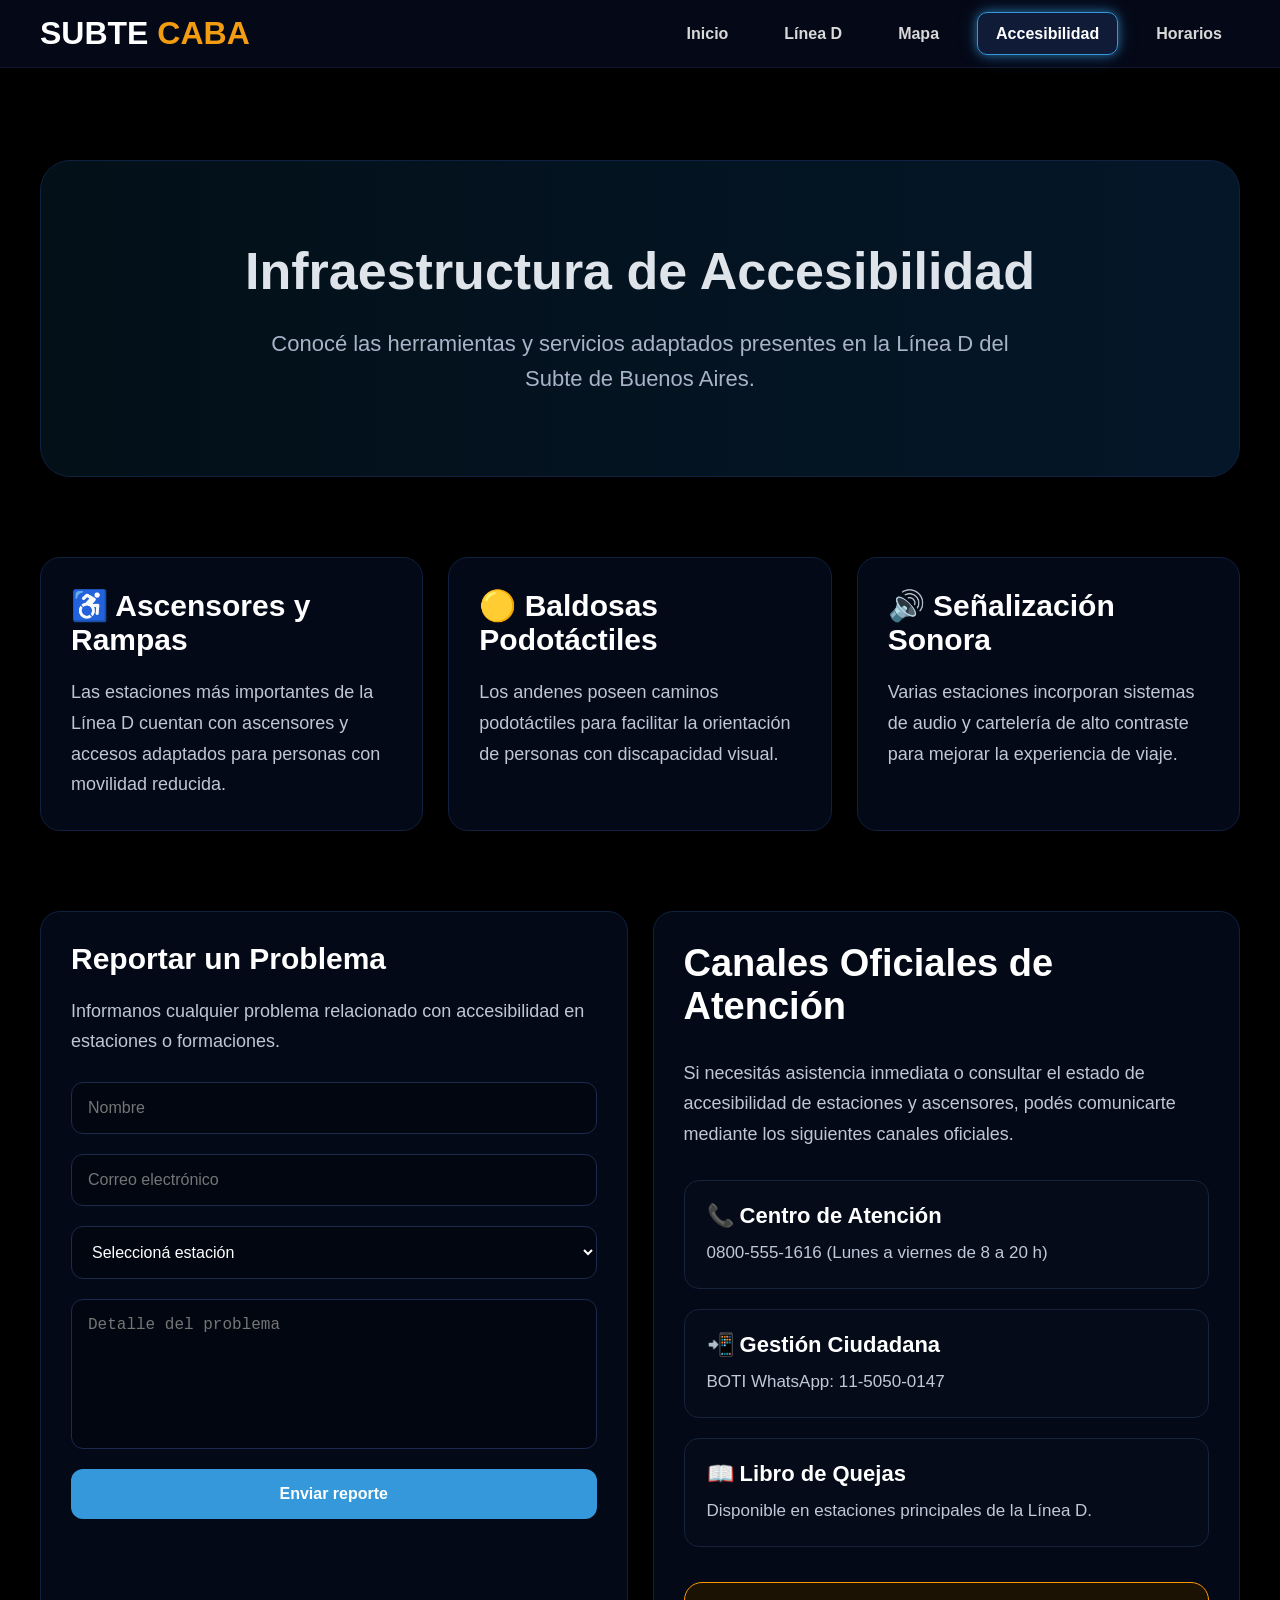
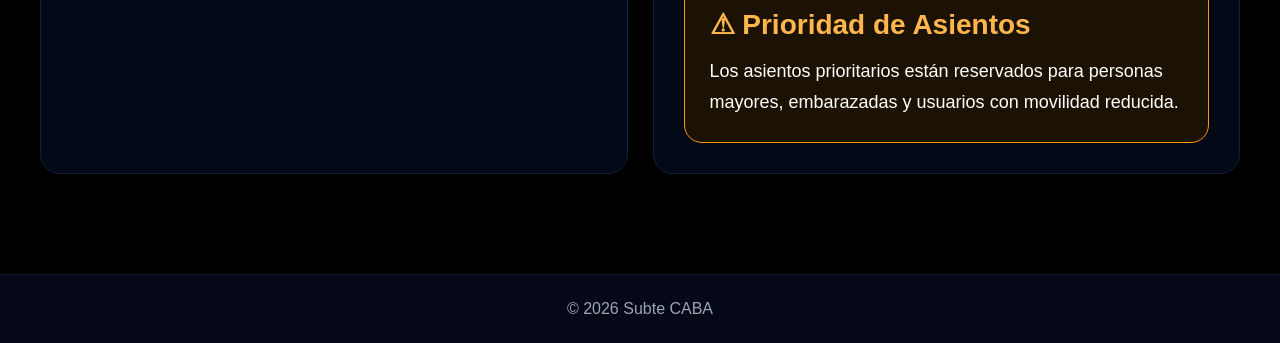
==== accesibilidad.html @ 5ba38fc7 "Add files via upload" ====
<!DOCTYPE html>
<html lang="es">

<head>

    <meta charset="UTF-8">

    <meta name="viewport"
          content="width=device-width, initial-scale=1.0">

    <title>Accesibilidad Línea D</title>

    <link rel="stylesheet"
          href="style.css">

</head>

<body>

<!-- NAVBAR -->

<header>

    <div class="navbar">

        <div class="logo">

            SUBTE <span>CABA</span>

        </div>

       <nav>

    <ul>

        <li>
            <a href="index.html">
                Inicio
            </a>
        </li>

        <li>
            <a href="linea-d.html">
                Línea D
            </a>
        </li>

        <li>
            <a href="mapa.html">
                Mapa
            </a>
        </li>

        <li>
            <a href="accesibilidad.html"
               class="activo">
                Accesibilidad
            </a>
        </li>
        <li>
                    <a href="horarios.html">
        Horarios
                   </a>
                </li>

    </ul>

</nav>

    </div>

</header>

<!-- HERO -->

<section class="hero">

    <div class="hero-box">

        <h1>

            Infraestructura de Accesibilidad

        </h1>

        <p>

            Conocé las herramientas y
            servicios adaptados presentes
            en la Línea D del Subte
            de Buenos Aires.

        </p>

    </div>

</section>

<!-- TARJETAS -->

<section class="lineas">

    <div class="cards">

        <!-- CARD 1 -->

        <div class="card">

            <h3>
                ♿ Ascensores y Rampas
            </h3>

            <p>

                Las estaciones más importantes
                de la Línea D cuentan con
                ascensores y accesos adaptados
                para personas con movilidad reducida.

            </p>

        </div>

        <!-- CARD 2 -->

        <div class="card">

            <h3>
                🟡 Baldosas Podotáctiles
            </h3>

            <p>

                Los andenes poseen caminos
                podotáctiles para facilitar
                la orientación de personas
                con discapacidad visual.

            </p>

        </div>

        <!-- CARD 3 -->

        <div class="card">

            <h3>
                🔊 Señalización Sonora
            </h3>

            <p>

                Varias estaciones incorporan
                sistemas de audio y cartelería
                de alto contraste para mejorar
                la experiencia de viaje.

            </p>

        </div>

    </div>

</section>

<!-- FORMULARIO -->

<section class="lineas">

    <div class="cards">

        <!-- FORM -->

        <div class="card">

            <h3>

                Reportar un Problema

            </h3>

            <p>

                Informanos cualquier problema
                relacionado con accesibilidad
                en estaciones o formaciones.

            </p>

            <form>

                <input type="text"
                       placeholder="Nombre">

                <input type="email"
                       placeholder="Correo electrónico">

                <select>

                    <option>
                        Seleccioná estación
                    </option>

                    <option>
                        Catedral
                    </option>

                    <option>
                        Palermo
                    </option>

                    <option>
                        Congreso de Tucumán
                    </option>

                </select>

                <textarea placeholder="Detalle del problema"></textarea>

                <button type="submit">

                    Enviar reporte

                </button>

            </form>

        </div>

        <!-- INFO -->

     <div class="card">

    <h2>

        Canales Oficiales de Atención

    </h2>

    <p class="texto-canales">

        Si necesitás asistencia inmediata
        o consultar el estado de accesibilidad
        de estaciones y ascensores,
        podés comunicarte mediante
        los siguientes canales oficiales.

    </p>

    <!-- CANAL 1 -->

    <div class="canal-box">

        <h4>

            📞 Centro de Atención

        </h4>

        <p>

            0800-555-1616
            (Lunes a viernes de 8 a 20 h)

        </p>

    </div>

    <!-- CANAL 2 -->

    <div class="canal-box">

        <h4>

            📲 Gestión Ciudadana

        </h4>

        <p>

            BOTI WhatsApp:
            11-5050-0147

        </p>

    </div>

    <!-- CANAL 3 -->

    <div class="canal-box">

        <h4>

            📖 Libro de Quejas

        </h4>

        <p>

            Disponible en estaciones
            principales de la Línea D.

        </p>

    </div>

    <!-- ALERTA -->

    <div class="alerta-box">

        <h3>

            ⚠ Prioridad de Asientos

        </h3>

        <p>

            Los asientos prioritarios
            están reservados para
            personas mayores,
            embarazadas y usuarios
            con movilidad reducida.

        </p>

    </div>

</div>
</section>

<!-- FOOTER -->

<footer>

    © 2026 Subte CABA

</footer>

</body>

</html>
---- style.css ----
*{

    margin:0;
    padding:0;
    box-sizing:border-box;

}

html{

    scroll-behavior:smooth;

}

body{

    font-family: Arial, Helvetica, sans-serif;
    background:#000;
    color:white;

}

/* =========================
NAVBAR
========================= */

header{

    position:fixed;

    top:0;
    left:0;

    width:100%;

    background:#050816;

    border-bottom:1px solid #10172d;

    z-index:1000;

}

.navbar{

    max-width:1400px;

    margin:auto;

    padding:15px 40px;

    display:flex;

    justify-content:space-between;

    align-items:center;

}

/* LOGO */

.logo{

    font-size:32px;

    font-weight:bold;

}

.logo span{

    color:#f39c12;

}

/* MENU */

nav ul{

    display:flex;

    list-style:none;

    gap:20px;

}

nav ul li a{

    text-decoration:none;

    color:#d9d9d9;

    padding:12px 18px;

    border-radius:10px;

    transition:0.3s;

    font-weight:600;

    font-size:16px;

}

nav ul li a:hover{

    background:#0d1327;

    color:white;

    transform:translateY(-2px);

}

.activo{

    background:#101b38;

    color:white;

    box-shadow:
        0 0 10px rgba(52,152,219,0.6),
        0 0 20px rgba(52,152,219,0.3);

    border:1px solid #3498db;

}


/* =========================
HERO
========================= */

.hero{

    margin-top:120px;

    padding:40px;

    display:flex;

    justify-content:center;

}

.hero-box{

    width:100%;

    max-width:1250px;

    background:linear-gradient(
        90deg,
        #031018,
        #041628
    );

    border:1px solid #102040;

    border-radius:30px;

    padding:80px 40px;

    text-align:center;

}

/* TITULO */

.hero-box h1{

    font-size:52px;

    margin-bottom:25px;

    color:#dfe4ea;

}

/* TEXTO */

.hero-box p{

    font-size:22px;

    color:#aab2c8;

    line-height:1.6;

    max-width:800px;

    margin:auto;

}

/* BOTONES */

.botones{

    margin-top:45px;

    display:flex;

    justify-content:center;

    gap:20px;

}

.btn{

    padding:16px 35px;

    border-radius:50px;

    text-decoration:none;

    font-size:18px;

    font-weight:bold;

    transition:0.3s;

}

/* BOTON LINEA D */

.btn-d{

    border:2px solid #0a8f3d;

    color:white;

}

.btn-d:hover{

    background:#0a8f3d;

    transform:translateY(-4px);

}

/* BOTON MAPA */

.btn-mapa{

    border:2px solid #3498db;

    color:white;

}

.btn-mapa:hover{

    background:#3498db;

    transform:translateY(-4px);

}

/* =========================
SECCIONES
========================= */

.lineas{

    max-width:1400px;

    margin:auto;

    padding:40px;

}

.lineas h2{

    font-size:38px;

    margin-bottom:30px;

}

/* =========================
CARDS
========================= */

.cards{

    display:grid;

    grid-template-columns:repeat(auto-fit,minmax(300px,1fr));

    gap:25px;

}

.card{

    background:#040917;

    border:1px solid #102040;

    border-radius:20px;

    padding:30px;

    transition:0.3s;

}

.card:hover{

    transform:translateY(-8px);

    border-color:#0a8f3d;

}

/* TITULOS */

.card h3{

    font-size:30px;

    margin-bottom:20px;

}

/* TEXTO */

.card p{

    font-size:18px;

    color:#bfc7d5;

    line-height:1.7;

}

/* LISTAS */

.card ul{

    margin-top:20px;

    padding-left:20px;

}

.card ul li{

    margin-bottom:10px;

    font-size:18px;

}

/* =========================
MAPA
========================= */

#map{

    width:100%;

    height:700px;

    margin-top:40px;

    border-radius:25px;

    overflow:hidden;

    border:2px solid #102040;

}

/* =========================
TIMELINE
========================= */

.timeline{

    margin-top:40px;

    border-left:5px solid #0a8f3d;

    padding-left:30px;

}

.estacion{

    position:relative;

    margin-bottom:30px;

    font-size:22px;

    font-weight:bold;

}

.estacion::before{

    content:"";

    position:absolute;

    left:-40px;

    top:6px;

    width:16px;

    height:16px;

    border-radius:50%;

    background:#000;

    border:4px solid #0a8f3d;

}

/* =========================
TABLAS
========================= */

table{

    width:100%;

    border-collapse:collapse;

    margin-top:35px;

    overflow:hidden;

    border-radius:15px;

}

thead{

    background:#09101f;

}

th{

    padding:18px;

    text-align:left;

    font-size:18px;

}

td{

    padding:18px;

    border-top:1px solid #16233d;

    font-size:16px;

}

/* COLORES */

.verde{

    color:#00e676;

    font-weight:bold;

}

.rojo{

    color:#ff5252;

    font-weight:bold;

}

/* =========================
FORMULARIOS
========================= */

form{

    display:flex;

    flex-direction:column;

    gap:20px;

    margin-top:25px;

}

input,
select,
textarea{

    width:100%;

    padding:16px;

    border-radius:12px;

    border:1px solid #1c2a4d;

    background:#020611;

    color:white;

    font-size:16px;

}

textarea{

    min-height:150px;

    resize:none;

}

button{

    background:#3498db;

    border:none;

    color:white;

    padding:16px;

    border-radius:12px;

    font-size:16px;

    font-weight:bold;

    cursor:pointer;

    transition:0.3s;

}

button:hover{

    background:#2980b9;

    transform:translateY(-3px);

}

/* =========================
FOOTER
========================= */

footer{

    margin-top:60px;

    background:#050816;

    text-align:center;

    padding:25px;

    color:#9ba4b4;

    border-top:1px solid #10172d;

}

/* =========================
RESPONSIVE
========================= */

@media(max-width:900px){

    .navbar{

        flex-direction:column;

        gap:20px;

    }

    .hero-box h1{

        font-size:36px;

    }

    .hero-box p{

        font-size:18px;

    }

    .btn{

        font-size:16px;

        padding:14px 25px;

    }

    .cards{

        grid-template-columns:1fr;

    }

}
/* =========================
CANALES
========================= */

.texto-canales{

    margin-top:20px;

    margin-bottom:30px;

    font-size:18px;

    line-height:1.7;

    color:#c7d0e0;

}

/* BOXES */

.canal-box{

    background:#050b18;

    border:1px solid #16233d;

    border-radius:15px;

    padding:22px;

    margin-bottom:20px;

    transition:0.3s;

}

.canal-box:hover{

    border-color:#3498db;

    transform:translateY(-4px);

}

/* TITULOS */

.canal-box h4{

    font-size:22px;

    margin-bottom:10px;

    color:white;

}

/* TEXTO */

.canal-box p{

    color:#c0c9d8;

    font-size:17px;

    line-height:1.6;

}

/* ALERTA */

.alerta-box{

    margin-top:35px;

    padding:25px;

    border-radius:18px;

    background:#1b1203;

    border:1px solid #ff9800;

}

/* TITULO ALERTA */

.alerta-box h3{

    color:#ffb74d;

    margin-bottom:15px;

    font-size:28px;

}

/* TEXTO ALERTA */

.alerta-box p{

    color:white;

    line-height:1.7;

    font-size:18px;

}
/* =========================
INFO ESTACIONES
========================= */

.card ul{

    margin-top:20px;

}

.card ul li{

    margin-bottom:12px;

    color:#d8e1f0;

}
/* =========================
HORARIOS
========================= */

.mini-card h3{

    margin-bottom:20px;

    font-size:26px;

}

.mini-card p{

    line-height:1.8;

    color:#d0d8e6;

}

/* TABLA HORARIOS */

table{

    width:100%;

    border-collapse:collapse;

    margin-top:30px;

}

thead{

    background:#09101f;

}

th{

    padding:18px;

    text-align:left;

    font-size:18px;

}

td{

    padding:18px;

    border-top:1px solid #16233d;

    font-size:17px;

}
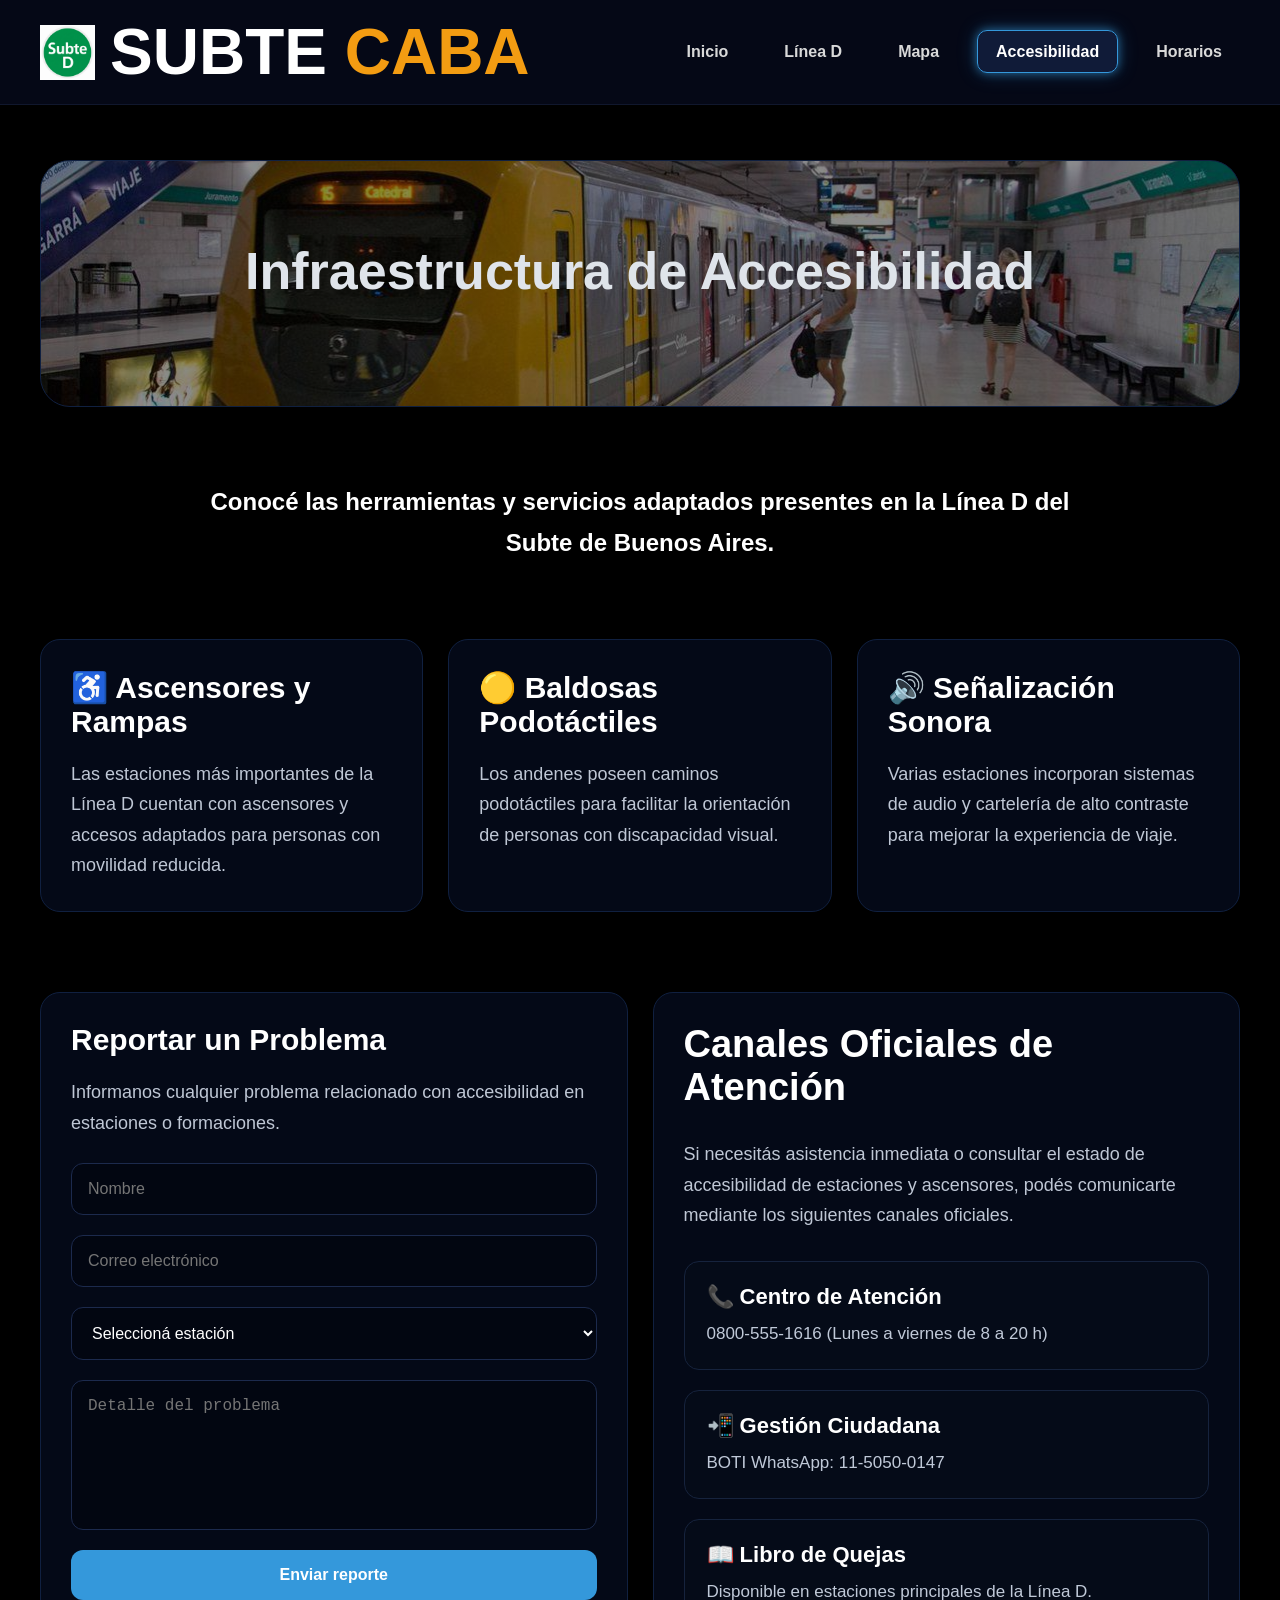
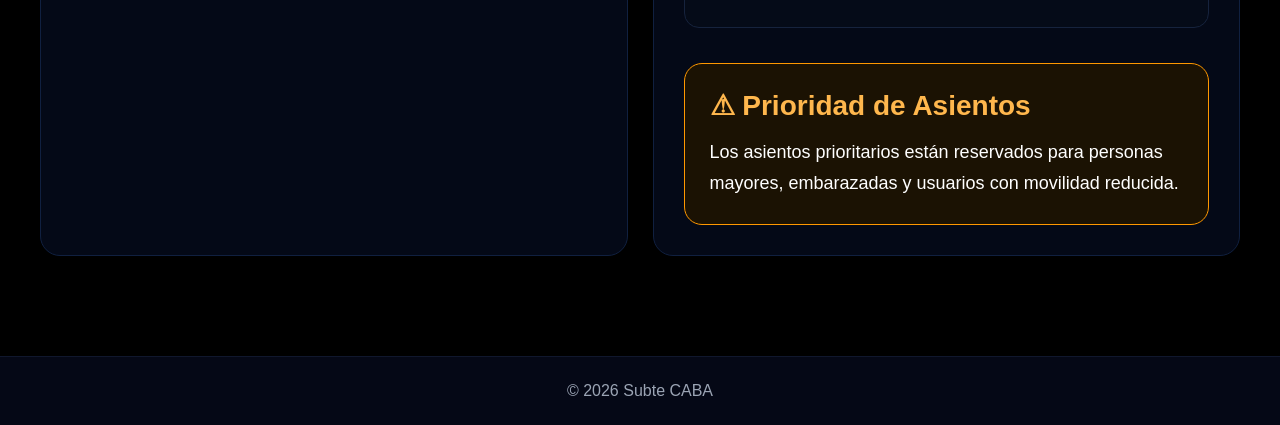
==== commit 7b292074: "cambiologo" ====
--- a/accesibilidad.html
+++ b/accesibilidad.html
@@ -22,13 +22,13 @@
 <header>
 
     <div class="navbar">
-
-        <div class="logo">
-
-            SUBTE <span>CABA</span>
-
-        </div>
-
+<div class="logo">
+    <img src="logo-d.png.png" alt="Logo Subte Línea D" class="logo-img">
+
+    <h1>
+        SUBTE <span>CABA</span>
+    </h1>
+</div>
        <nav>
 
     <ul>
@@ -83,7 +83,11 @@
 
         </h1>
 
-        <p>
+    </div>
+
+</section>
+
+<p class="descripcion">
 
             Conocé las herramientas y
             servicios adaptados presentes
@@ -92,9 +96,6 @@
 
         </p>
 
-    </div>
-
-</section>
 
 <!-- TARJETAS -->
 
--- a/style.css
+++ b/style.css
@@ -147,22 +147,24 @@
 .hero-box{
 
     width:100%;
-
     max-width:1250px;
 
-    background:linear-gradient(
-        90deg,
-        #031018,
-        #041628
-    );
+    background:
+        linear-gradient(rgba(0,0,0,0.45), rgba(0,0,0,0.45)),
+        url("fondo.jpg");
+
+    background-size: cover;
+    background-position: center;
+    background-repeat: no-repeat;
 
     border:1px solid #102040;
-
     border-radius:30px;
 
     padding:80px 40px;
 
     text-align:center;
+
+    box-shadow:0 15px 35px rgba(0,0,0,.45);
 
 }
 
@@ -804,3 +806,229 @@
     font-size:17px;
 
 }
+/* =========================
+RESPONSIVE CELULAR
+========================= */
+
+@media(max-width:768px){
+
+    /* NAVBAR */
+
+    .navbar{
+
+        flex-direction:column;
+
+        gap:15px;
+
+        padding:15px;
+
+    }
+
+    nav ul{
+
+        flex-wrap:wrap;
+
+        justify-content:center;
+
+        gap:10px;
+
+    }
+
+    nav ul li a{
+
+        font-size:14px;
+
+        padding:10px 14px;
+
+    }
+
+    /* LOGO */
+
+    .logo{
+
+        font-size:26px;
+
+    }
+
+    /* HERO */
+
+    .hero{
+
+        margin-top:140px;
+
+        padding:20px;
+
+    }
+
+    .hero-box{
+
+        padding:40px 20px;
+
+    }
+
+    .hero-box h1{
+
+        font-size:34px;
+
+        line-height:1.3;
+
+    }
+
+    .hero-box p{
+
+        font-size:17px;
+
+        line-height:1.6;
+
+    }
+
+    /* BOTONES */
+
+    .botones{
+
+        flex-direction:column;
+
+        align-items:center;
+
+    }
+
+    .btn{
+
+        width:100%;
+
+        max-width:300px;
+
+        text-align:center;
+
+        font-size:16px;
+
+    }
+
+    /* SECCIONES */
+
+    .lineas{
+
+        padding:20px;
+
+    }
+
+    .lineas h2{
+
+        font-size:28px;
+
+    }
+
+    /* CARDS */
+
+    .cards{
+
+        grid-template-columns:1fr;
+
+    }
+
+    .card{
+
+        padding:22px;
+
+    }
+
+    .card h3{
+
+        font-size:24px;
+
+    }
+
+    .card p{
+
+        font-size:16px;
+
+    }
+
+    /* TIMELINE */
+
+    .estacion{
+
+        font-size:18px;
+
+    }
+
+    /* TABLAS */
+
+    table{
+
+        display:block;
+
+        overflow-x:auto;
+
+        white-space:nowrap;
+
+    }
+
+    th,
+    td{
+
+        font-size:14px;
+
+        padding:14px;
+
+    }
+
+    /* MAPA */
+
+    #map{
+
+        height:450px;
+
+    }
+
+    /* FORMULARIOS */
+
+    input,
+    select,
+    textarea{
+
+        font-size:15px;
+
+    }
+
+    button{
+
+        width:100%;
+
+    }
+
+    /* FOOTER */
+
+    footer{
+
+        font-size:14px;
+
+        padding:20px;
+
+    }
+
+}
+.logo {
+    display: flex;
+    align-items: center;
+    gap: 15px;
+}
+
+.logo h1 {
+    margin: 0;
+}
+
+.logo-img {
+    width: 55px;   /* podés probar 50, 60 o 65 */
+    height: auto;
+}
+.descripcion{
+    text-align: center;
+    font-size: 24px;
+    font-weight: 600;
+    color: #ffffff;
+    max-width: 900px;
+    margin: 35px auto;
+    line-height: 1.7;
+}
+
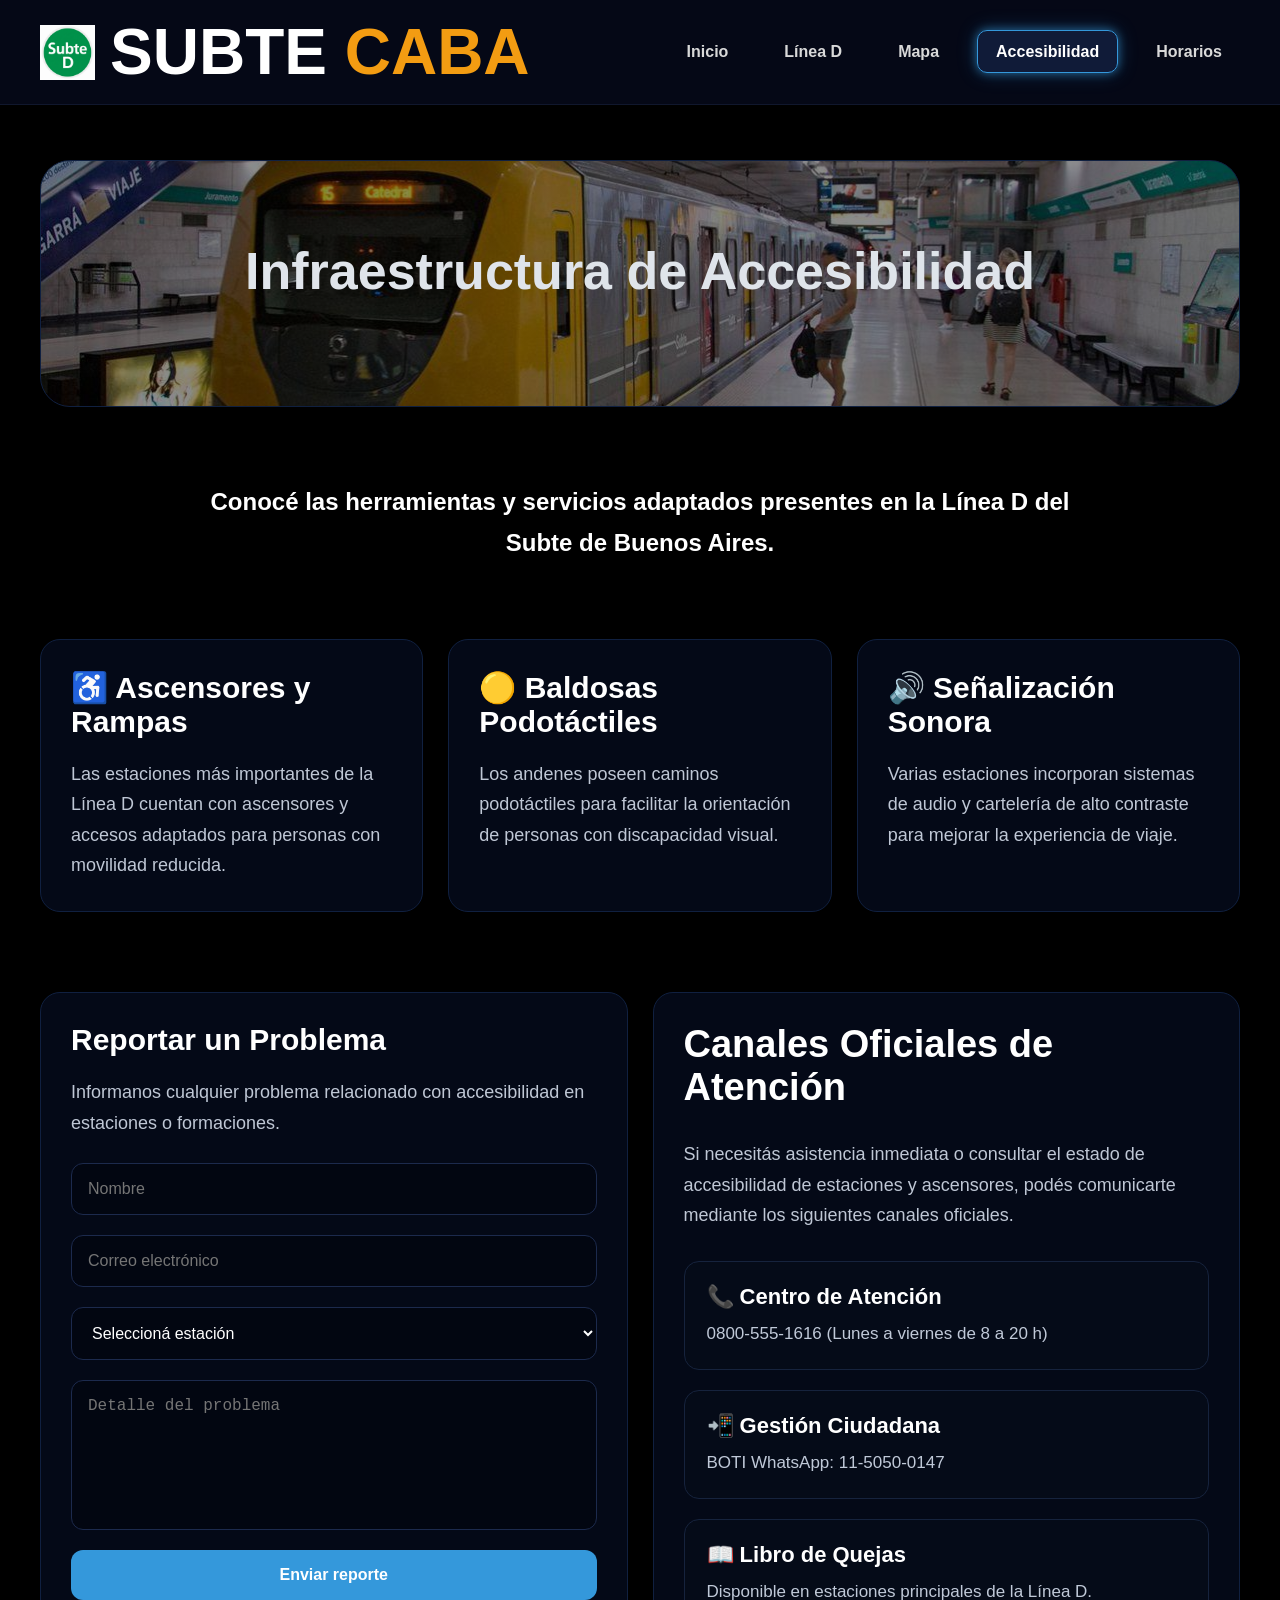
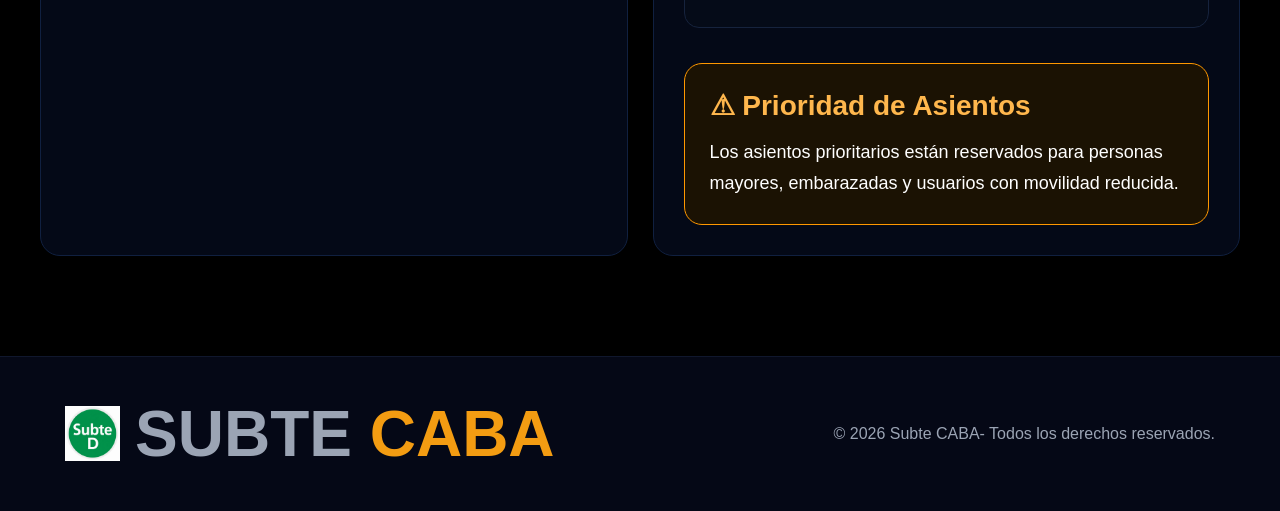
==== commit a16a935b: "footernuevo" ====
--- a/accesibilidad.html
+++ b/accesibilidad.html
@@ -333,8 +333,17 @@
 <!-- FOOTER -->
 
 <footer>
-
-    © 2026 Subte CABA
+    <div class="navbar">
+
+      <div class="logo">
+    <img src="logo-d.png.png" alt="Logo Subte Línea D" class="logo-img">
+
+    <h1>
+        SUBTE <span>CABA</span>
+    </h1>
+</div>
+
+    © 2026 Subte CABA- Todos los derechos reservados. <br>
 
 </footer>
 
--- a/style.css
+++ b/style.css
@@ -862,17 +862,16 @@
 
     .hero-box{
 
-        padding:40px 20px;
-
-    }
-
-    .hero-box h1{
-
-        font-size:34px;
-
-        line-height:1.3;
-
-    }
+    padding:70px 20px 40px;
+
+}
+
+.hero-box h1{
+    font-size:26px;
+    line-height:1.4;
+    margin-top:60px;
+    margin-bottom:20px;
+}
 
     .hero-box p{
 
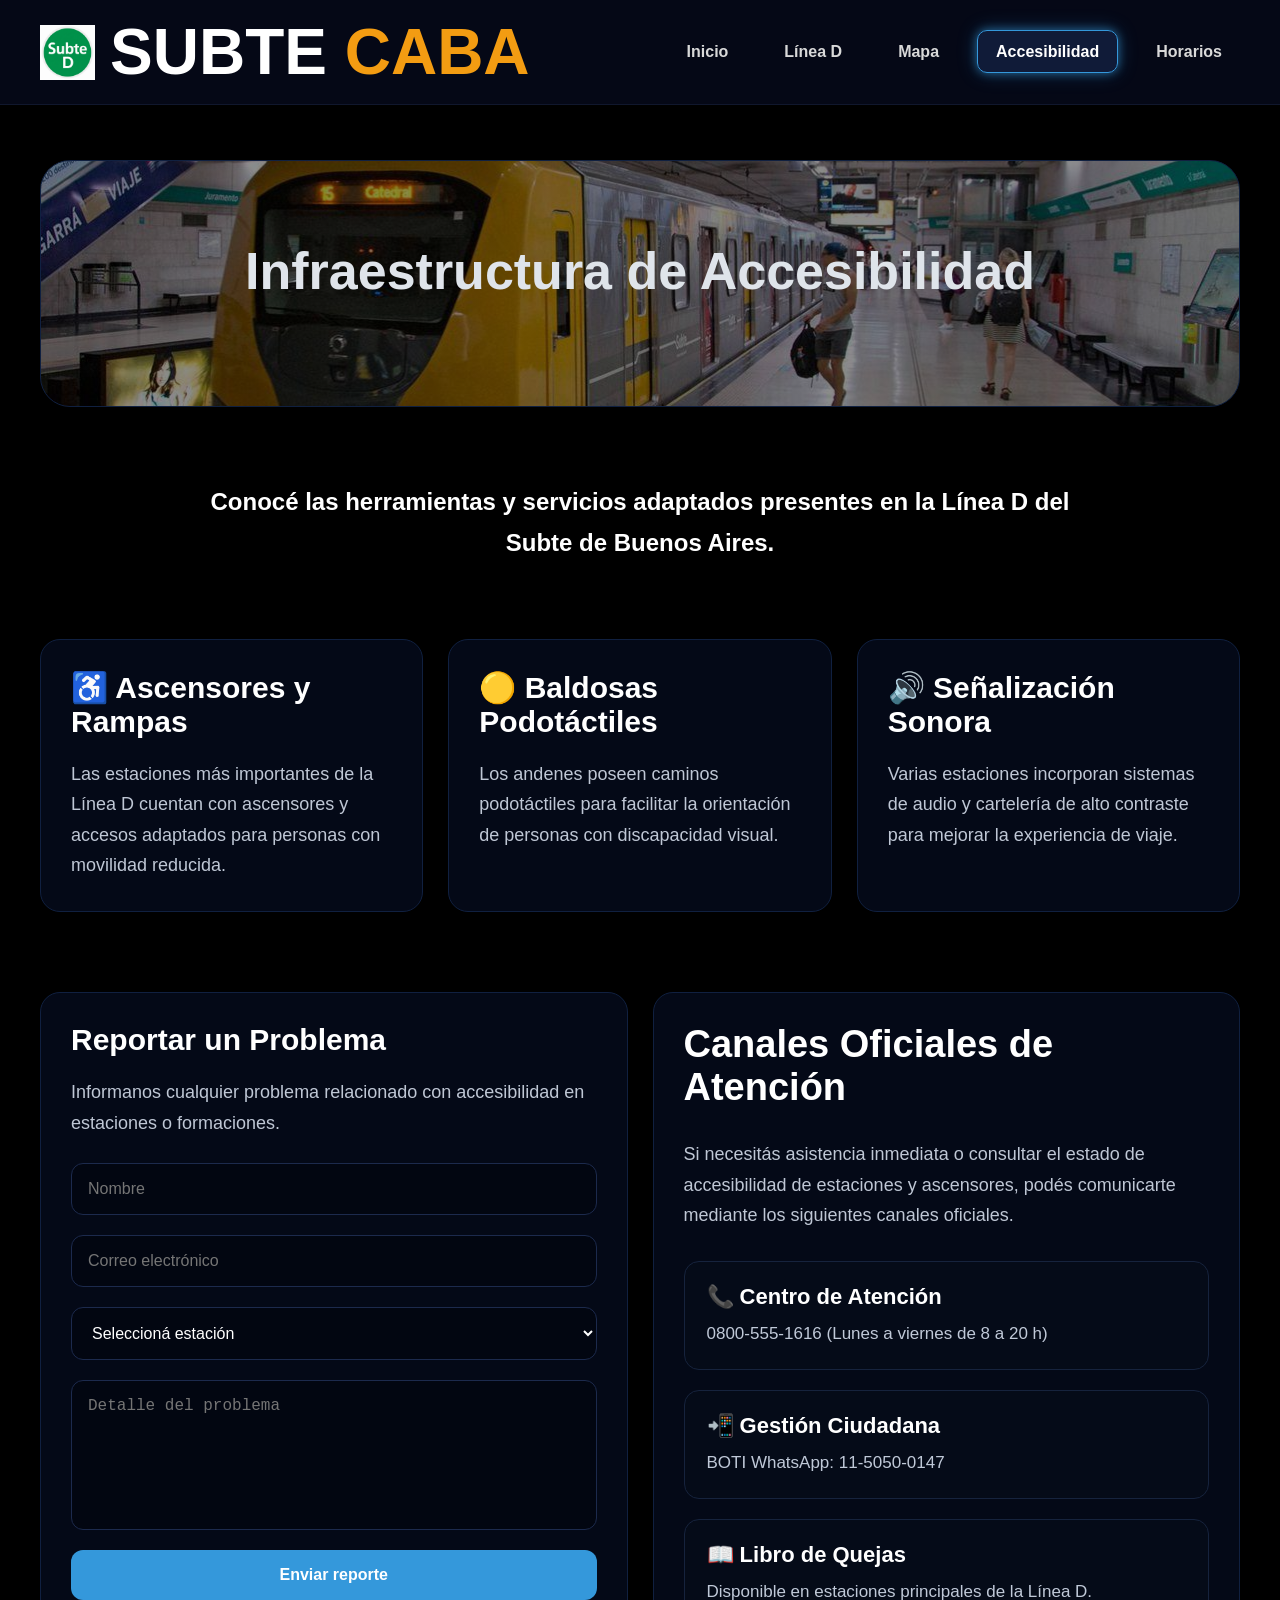
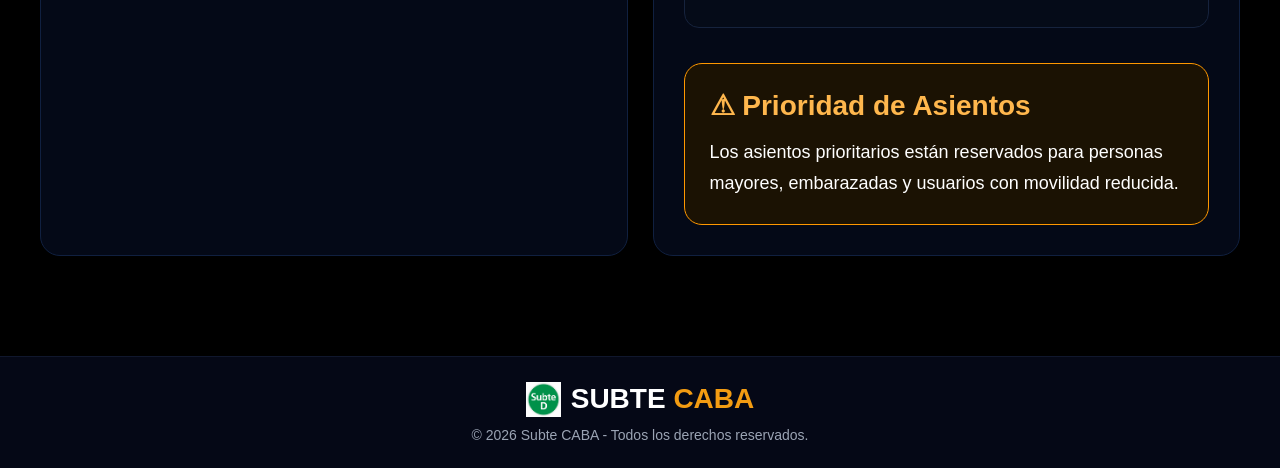
==== commit a1880420: "footermaschico" ====
--- a/accesibilidad.html
+++ b/accesibilidad.html
@@ -333,20 +333,20 @@
 <!-- FOOTER -->
 
 <footer>
-    <div class="navbar">
-
-      <div class="logo">
-    <img src="logo-d.png.png" alt="Logo Subte Línea D" class="logo-img">
-
-    <h1>
-        SUBTE <span>CABA</span>
-    </h1>
-</div>
-
-    © 2026 Subte CABA- Todos los derechos reservados. <br>
+
+    <div class="footer-logo">
+
+        <img src="logo-d.png.png" alt="Logo Subte Línea D" class="footer-logo-img">
+
+        <h2>SUBTE <span>CABA</span></h2>
+
+    </div>
+
+    <p>© 2026 Subte CABA - Todos los derechos reservados.</p>
 
 </footer>
 
+
 </body>
 
 </html>
--- a/style.css
+++ b/style.css
@@ -998,13 +998,14 @@
 
     /* FOOTER */
 
-    footer{
-
-        font-size:14px;
-
-        padding:20px;
-
-    }
+   footer{
+    font-size:13px;
+    padding:8px 20px;
+}
+
+.footer-logo{
+    width:30px;
+}
 
 }
 .logo {
@@ -1031,3 +1032,31 @@
     line-height: 1.7;
 }
 
+.footer-logo{
+    display:flex;
+    justify-content:center;
+    align-items:center;
+    gap:10px;
+    margin-bottom:10px;
+}
+
+.footer-logo-img{
+    width:35px;
+    height:auto;
+}
+
+.footer-logo h2{
+    font-size:28px;
+    margin:0;
+    color:white;
+}
+
+.footer-logo span{
+    color:#f39c12;
+}
+
+footer p{
+    text-align:center;
+    font-size:14px;
+    margin:0;
+}
